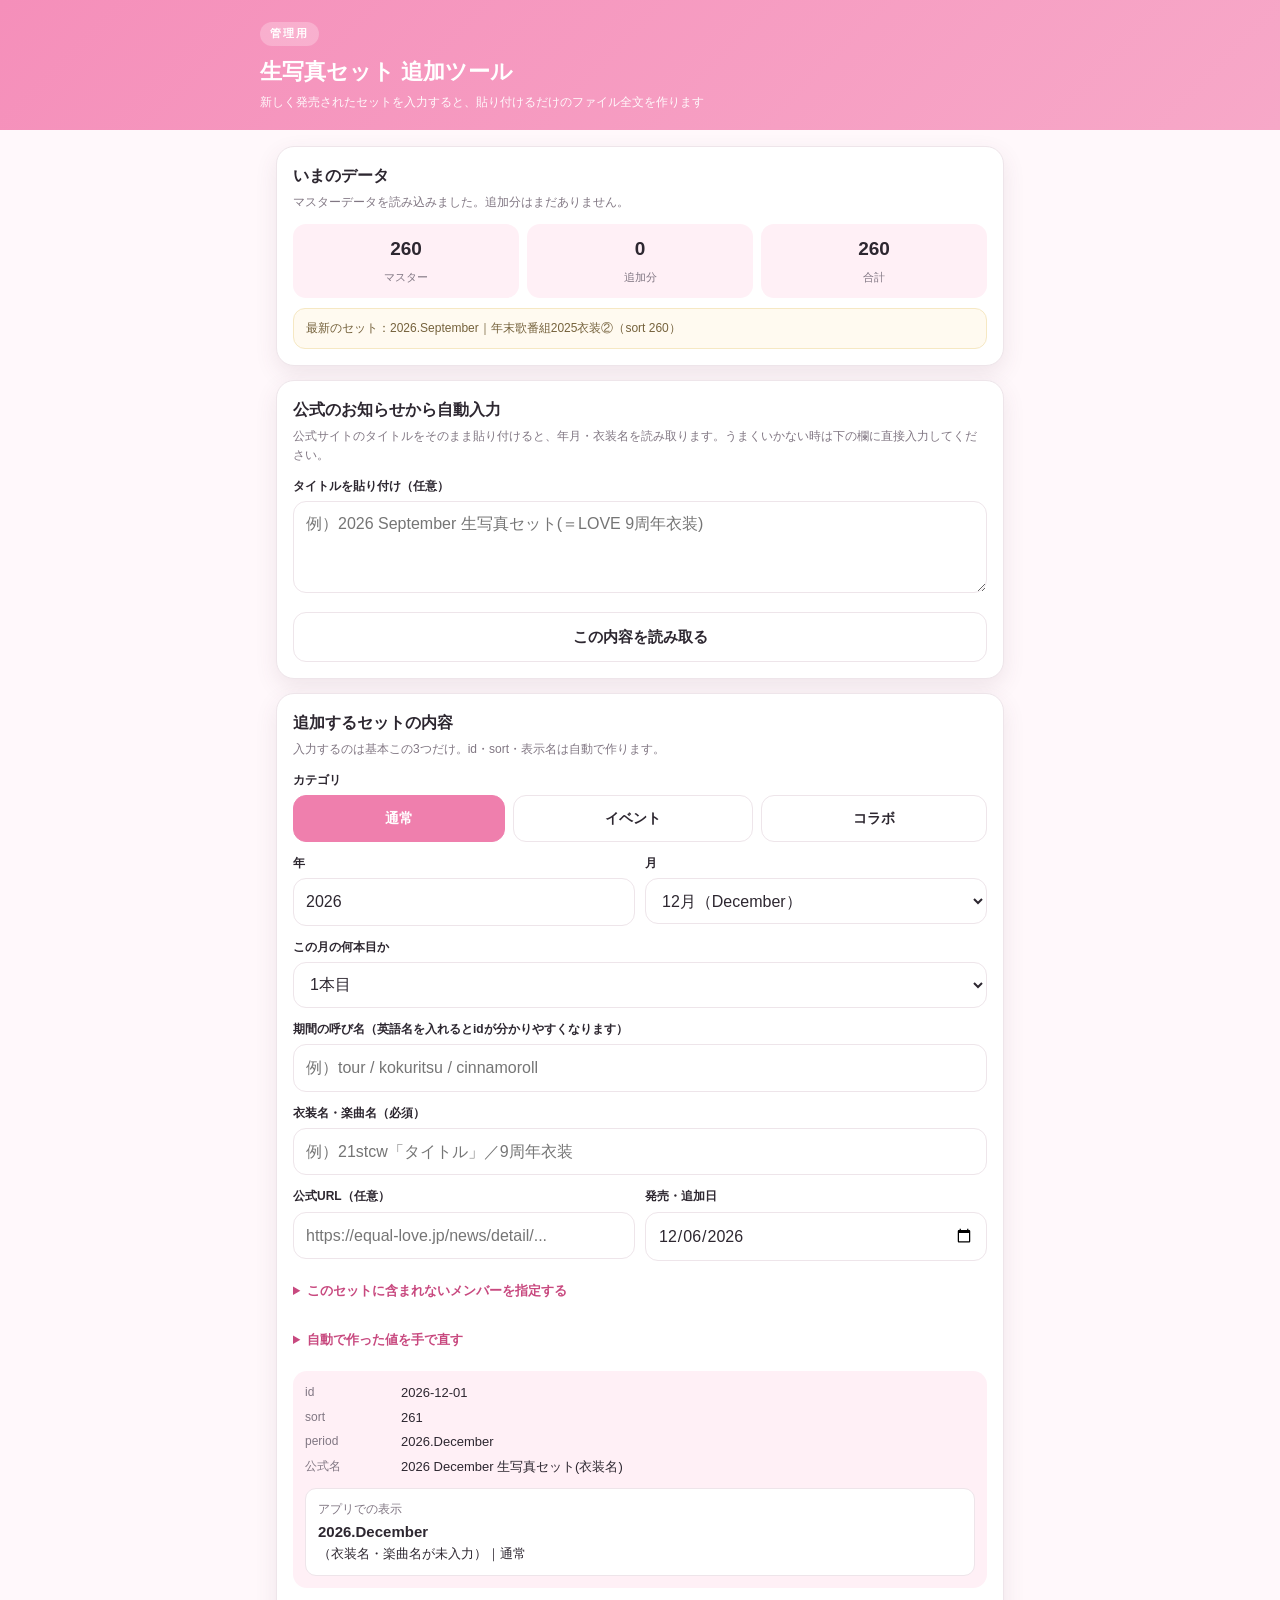
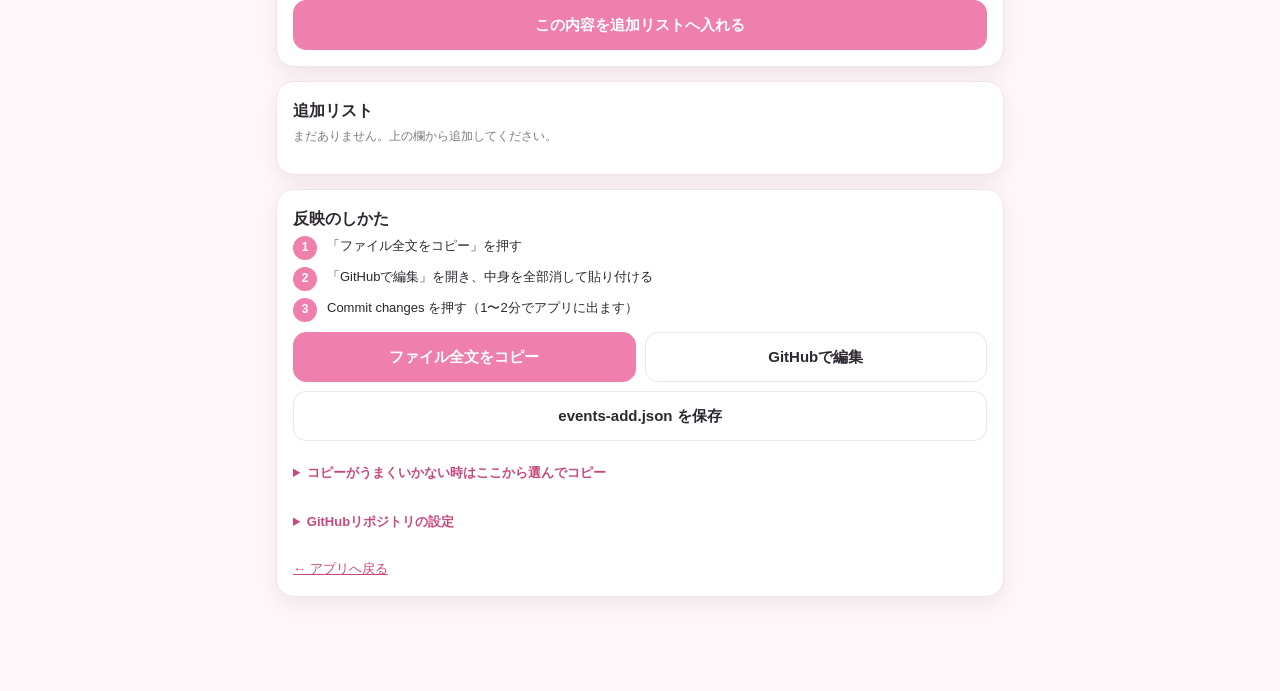
==== tools/add-event.html @ 5e293954 "Add files via upload" ====
<!doctype html>
<html lang="ja">
<head>
<meta charset="utf-8">
<meta http-equiv="Content-Security-Policy" content="default-src 'self'; script-src 'self'; script-src-attr 'none'; style-src 'self' 'unsafe-inline'; img-src 'self' data:; connect-src 'self'; font-src 'self'; object-src 'none'; frame-src 'none'; media-src 'none'; base-uri 'none'; form-action 'none'">
<meta name="referrer" content="no-referrer">
<meta name="robots" content="noindex,nofollow,noarchive">
<meta name="viewport" content="width=device-width, initial-scale=1, viewport-fit=cover">
<meta name="theme-color" content="#ef7fad">
<title>生写真セット 追加ツール（管理用）</title>
<style>
:root{
  --accent:#ef7fad;--accent-deep:#c8497f;--soft:#fff0f6;--page:#fff8fb;
  --text:#2d2730;--muted:#817783;--line:#eee5ea;--ok:#3b8a50;--ng:#c7395b;
  --shadow:0 8px 22px rgba(94,61,79,.10);
}
*{box-sizing:border-box}
body{margin:0;padding:0 0 64px;background:var(--page);color:var(--text);
  font-family:-apple-system,BlinkMacSystemFont,"Segoe UI","Hiragino Sans","Yu Gothic",sans-serif;
  font-size:15px;line-height:1.6}
.wrap{width:min(100%,760px);margin:auto;padding:16px}
header.tool-head{background:linear-gradient(135deg,#f58fba,#f7a8c8);color:#fff;padding:20px 16px 18px}
header.tool-head .inner{width:min(100%,760px);margin:auto}
header.tool-head .tag{display:inline-block;font-size:11px;font-weight:900;letter-spacing:.18em;
  background:rgba(255,255,255,.25);border-radius:999px;padding:3px 10px}
header.tool-head h1{margin:8px 0 4px;font-size:22px}
header.tool-head p{margin:0;font-size:12px;color:rgba(255,255,255,.94)}
.panel{background:#fff;border:1px solid var(--line);border-radius:18px;padding:16px;
  box-shadow:var(--shadow);margin-bottom:14px}
.panel h2{margin:0 0 4px;font-size:16px}
.panel h2+.note{margin:0 0 12px}
.note{color:var(--muted);font-size:12px;margin:0 0 10px}
.status-grid{display:grid;grid-template-columns:repeat(3,1fr);gap:8px;margin:12px 0 0}
.status-grid div{background:var(--soft);border-radius:13px;padding:10px 8px;text-align:center}
.status-grid b{display:block;font-size:19px}
.status-grid span{font-size:11px;color:var(--muted)}
.latest{margin:10px 0 0;padding:10px 12px;border-radius:12px;background:#fffaf0;
  border:1px solid #f6e8c3;color:#75623c;font-size:12px}
label.field,div.field{display:block;margin-bottom:12px}
label.field>span,div.field>span{display:block;font-size:12px;font-weight:800;margin-bottom:5px}
input[type=text],input[type=number],input[type=date],select,textarea{
  width:100%;min-height:46px;font:inherit;font-size:16px;color:var(--text);
  border:1px solid var(--line);border-radius:13px;padding:10px 12px;background:#fff}
textarea{min-height:92px;line-height:1.5;resize:vertical}
textarea.output{font-family:ui-monospace,SFMono-Regular,Menlo,monospace;font-size:13px;min-height:190px}
.row{display:grid;gap:10px}
@media(min-width:520px){.row.two{grid-template-columns:1fr 1fr}.row.three{grid-template-columns:1fr 1fr 1fr}}
.seg{display:flex;gap:8px;flex-wrap:wrap}
.seg label{flex:1 1 auto;min-width:96px}
.seg input{position:absolute;opacity:0;pointer-events:none}
.seg span{display:block;text-align:center;padding:11px 8px;border-radius:13px;
  border:1px solid var(--line);background:#fff;font-weight:800;font-size:14px}
.seg input:checked+span{background:var(--accent);border-color:var(--accent);color:#fff}
.seg input:focus-visible+span{outline:2px solid var(--accent-deep);outline-offset:2px}
button{font:inherit;font-weight:800;border-radius:13px;min-height:48px;padding:12px 14px;
  border:1px solid var(--line);background:#fff;color:var(--text)}
button.primary{background:var(--accent);border-color:var(--accent);color:#fff}
button.wide{width:100%}
button:disabled{opacity:.5}
.button-row{display:grid;gap:9px;margin-top:4px}
@media(min-width:520px){.button-row.two{grid-template-columns:1fr 1fr}}
.preview{background:var(--soft);border-radius:14px;padding:12px;margin:2px 0 12px}
.preview dl{margin:0;display:grid;grid-template-columns:86px 1fr;gap:4px 10px;font-size:13px}
.preview dt{color:var(--muted);font-size:12px}
.preview dd{margin:0;word-break:break-all}
.preview .as-shown{margin:10px 0 0;padding:10px 12px;background:#fff;border-radius:11px;
  border:1px solid var(--line);font-size:13px}
.preview .as-shown b{display:block;font-size:15px}
details.manual{margin-bottom:12px}
details.manual summary{cursor:pointer;font-size:13px;font-weight:800;color:var(--accent-deep);
  padding:8px 0}
.member-check{display:grid;grid-template-columns:repeat(2,minmax(0,1fr));gap:7px;margin-top:8px}
.member-check label{display:flex;align-items:center;gap:7px;padding:9px 10px;border:1px solid var(--line);
  border-radius:12px;font-size:13px;background:#fff}
.member-check input{width:20px;height:20px;flex:none;margin:0}
.msg{margin:10px 0 0;padding:11px 13px;border-radius:12px;font-size:13px;display:none}
.msg.show{display:block}
.msg.ok{background:#effaf2;border:1px solid #a8d9b6;color:var(--ok)}
.msg.ng{background:#fdf0f3;border:1px solid #f0bccb;color:var(--ng)}
ul.entry-list{list-style:none;margin:0;padding:0;display:grid;gap:9px}
ul.entry-list li{border:1px solid var(--line);border-radius:14px;padding:11px 12px;background:#fff}
ul.entry-list .line1{display:flex;align-items:center;gap:7px;flex-wrap:wrap}
ul.entry-list .chip{font-size:10px;font-weight:900;border-radius:999px;padding:3px 8px;
  background:var(--soft);color:var(--accent-deep)}
ul.entry-list .chip.draft{background:#fff4d7;color:#8a6a1d}
ul.entry-list b{font-size:14px}
ul.entry-list small{display:block;color:var(--muted);font-size:11px;margin-top:3px;word-break:break-all}
ul.entry-list button{min-height:38px;padding:7px 12px;font-size:12px;margin-top:9px}
.steps{counter-reset:step;list-style:none;margin:0;padding:0;display:grid;gap:10px}
.steps li{counter-increment:step;position:relative;padding-left:34px;font-size:13px}
.steps li::before{content:counter(step);position:absolute;left:0;top:0;width:24px;height:24px;
  border-radius:50%;background:var(--accent);color:#fff;font-size:12px;font-weight:900;
  display:flex;align-items:center;justify-content:center}
.link-back{display:inline-block;margin-top:6px;color:var(--accent-deep);font-size:13px}
</style>
</head>
<body>
<header class="tool-head">
  <div class="inner">
    <span class="tag">管理用</span>
    <h1>生写真セット 追加ツール</h1>
    <p>新しく発売されたセットを入力すると、貼り付けるだけのファイル全文を作ります</p>
  </div>
</header>

<div class="wrap">
  <section class="panel">
    <h2>いまのデータ</h2>
    <p class="note" id="loadNote">読み込み中…</p>
    <div class="status-grid">
      <div><b id="countMaster">-</b><span>マスター</span></div>
      <div><b id="countAdded">-</b><span>追加分</span></div>
      <div><b id="countTotal">-</b><span>合計</span></div>
    </div>
    <p class="latest" id="latestInfo">最新のセット：読み込み中</p>
  </section>

  <section class="panel">
    <h2>公式のお知らせから自動入力</h2>
    <p class="note">公式サイトのタイトルをそのまま貼り付けると、年月・衣装名を読み取ります。うまくいかない時は下の欄に直接入力してください。</p>
    <label class="field">
      <span>タイトルを貼り付け（任意）</span>
      <textarea id="pasteInput" placeholder="例）2026 September 生写真セット(＝LOVE 9周年衣装)"></textarea>
    </label>
    <button type="button" class="wide" id="parseButton">この内容を読み取る</button>
    <div class="msg" id="parseMessage"></div>
  </section>

  <section class="panel">
    <h2>追加するセットの内容</h2>
    <p class="note">入力するのは基本この3つだけ。id・sort・表示名は自動で作ります。</p>

    <div class="field">
      <span>カテゴリ</span>
      <div class="seg">
        <label><input type="radio" name="category" value="通常" checked><span>通常</span></label>
        <label><input type="radio" name="category" value="イベント"><span>イベント</span></label>
        <label><input type="radio" name="category" value="コラボ"><span>コラボ</span></label>
      </div>
    </div>

    <div class="row two">
      <label class="field">
        <span>年</span>
        <input type="number" id="yearInput" min="2017" max="2099" step="1" inputmode="numeric">
      </label>
      <label class="field" id="monthField">
        <span>月</span>
        <select id="monthInput"></select>
      </label>
    </div>

    <label class="field" id="ordinalField">
      <span>この月の何本目か</span>
      <select id="ordinalInput"></select>
    </label>

    <label class="field" id="labelField" hidden>
      <span>期間の呼び名（英語名を入れるとidが分かりやすくなります）</span>
      <input type="text" id="labelInput" placeholder="例）tour / kokuritsu / cinnamoroll">
    </label>

    <label class="field">
      <span>衣装名・楽曲名（必須）</span>
      <input type="text" id="workInput" placeholder="例）21stcw「タイトル」／9周年衣装">
    </label>

    <div class="row two">
      <label class="field">
        <span>公式URL（任意）</span>
        <input type="text" id="urlInput" inputmode="url" placeholder="https://equal-love.jp/news/detail/...">
      </label>
      <label class="field">
        <span>発売・追加日</span>
        <input type="date" id="dateInput">
      </label>
    </div>

    <details class="manual">
      <summary>このセットに含まれないメンバーを指定する</summary>
      <p class="note">チェックしたメンバーは、このセットの一覧・未所持・コンプ率から外れます。全員入っている時は何も触らなくて大丈夫です。</p>
      <div class="member-check" id="memberCheckList"></div>
    </details>

    <details class="manual">
      <summary>自動で作った値を手で直す</summary>
      <div class="row two">
        <label class="field">
          <span>id（保存データの目印・あとで変更できません）</span>
          <input type="text" id="idInput">
        </label>
        <label class="field">
          <span>sort（並び順）</span>
          <input type="number" id="sortInput" step="1" inputmode="numeric">
        </label>
      </div>
      <label class="field">
        <span>period（一覧に出る表記）</span>
        <input type="text" id="periodInput">
      </label>
      <label class="field">
        <span>officialName（公式の名称）</span>
        <input type="text" id="officialNameInput">
      </label>
    </details>

    <div class="preview">
      <dl>
        <dt>id</dt><dd id="pvId">-</dd>
        <dt>sort</dt><dd id="pvSort">-</dd>
        <dt>period</dt><dd id="pvPeriod">-</dd>
        <dt>公式名</dt><dd id="pvOfficial">-</dd>
      </dl>
      <div class="as-shown">
        <span class="note" style="margin:0">アプリでの表示</span>
        <b id="pvShownPeriod">-</b>
        <span id="pvShownWork">-</span>
      </div>
    </div>

    <button type="button" class="primary wide" id="addButton">この内容を追加リストへ入れる</button>
    <div class="msg" id="addMessage"></div>
  </section>

  <section class="panel">
    <h2>追加リスト</h2>
    <p class="note" id="entryNote">まだありません。</p>
    <ul class="entry-list" id="entryList"></ul>
  </section>

  <section class="panel">
    <h2>反映のしかた</h2>
    <ol class="steps">
      <li>「ファイル全文をコピー」を押す</li>
      <li>「GitHubで編集」を開き、中身を全部消して貼り付ける</li>
      <li>Commit changes を押す（1〜2分でアプリに出ます）</li>
    </ol>
    <div class="button-row two" style="margin-top:14px">
      <button type="button" class="primary" id="copyButton">ファイル全文をコピー</button>
      <button type="button" id="githubButton">GitHubで編集</button>
    </div>
    <div class="button-row" style="margin-top:9px">
      <button type="button" id="downloadButton">events-add.json を保存</button>
    </div>
    <div class="msg" id="outputMessage"></div>
    <details class="manual" style="margin-top:14px">
      <summary>コピーがうまくいかない時はここから選んでコピー</summary>
      <textarea class="output" id="outputText" readonly></textarea>
    </details>
    <details class="manual">
      <summary>GitHubリポジトリの設定</summary>
      <div class="row two">
        <label class="field">
          <span>owner/repo</span>
          <input type="text" id="repoInput" placeholder="photomanager-0429/photomanager-0429.github.io">
        </label>
        <label class="field">
          <span>ブランチ</span>
          <input type="text" id="branchInput" placeholder="main">
        </label>
      </div>
      <button type="button" class="wide" id="saveRepoButton">この設定を覚える</button>
    </details>
    <a class="link-back" href="../">← アプリへ戻る</a>
  </section>
</div>

<script src="./add-event.js"></script>
</body>
</html>
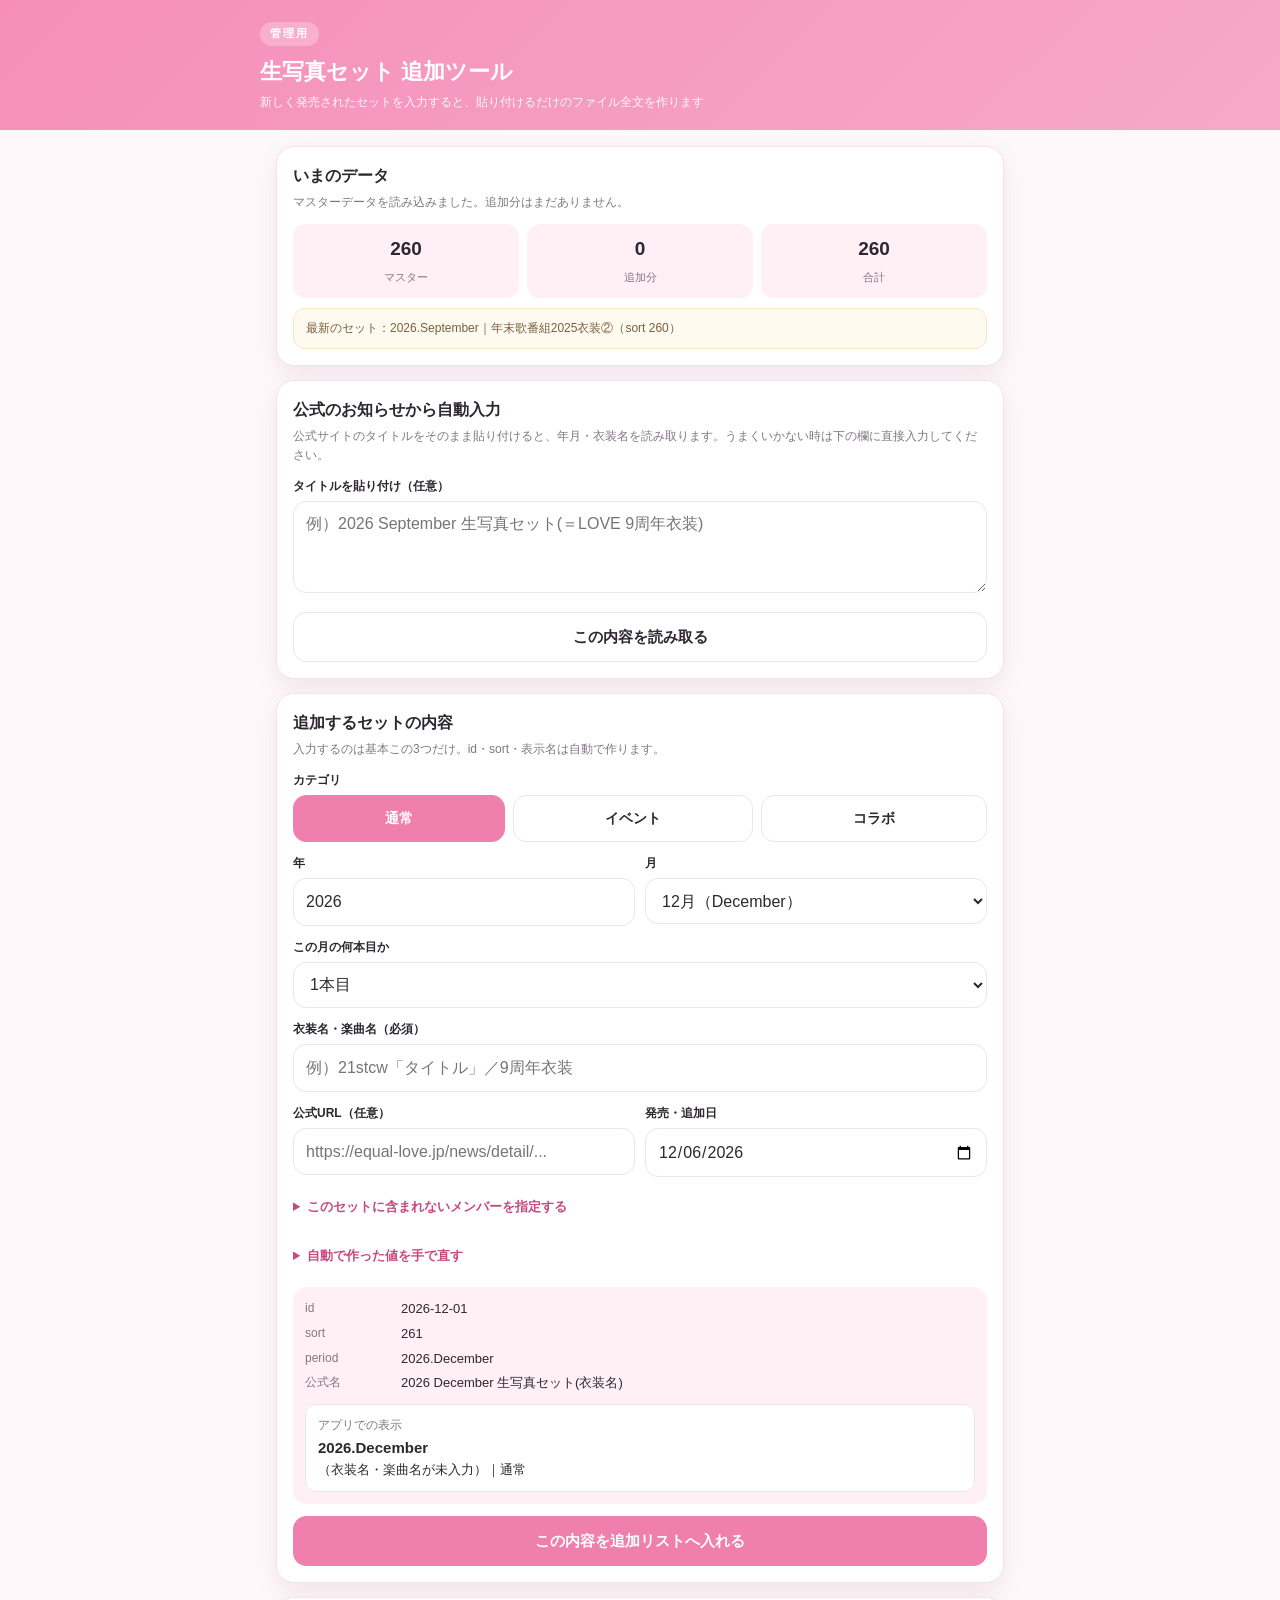
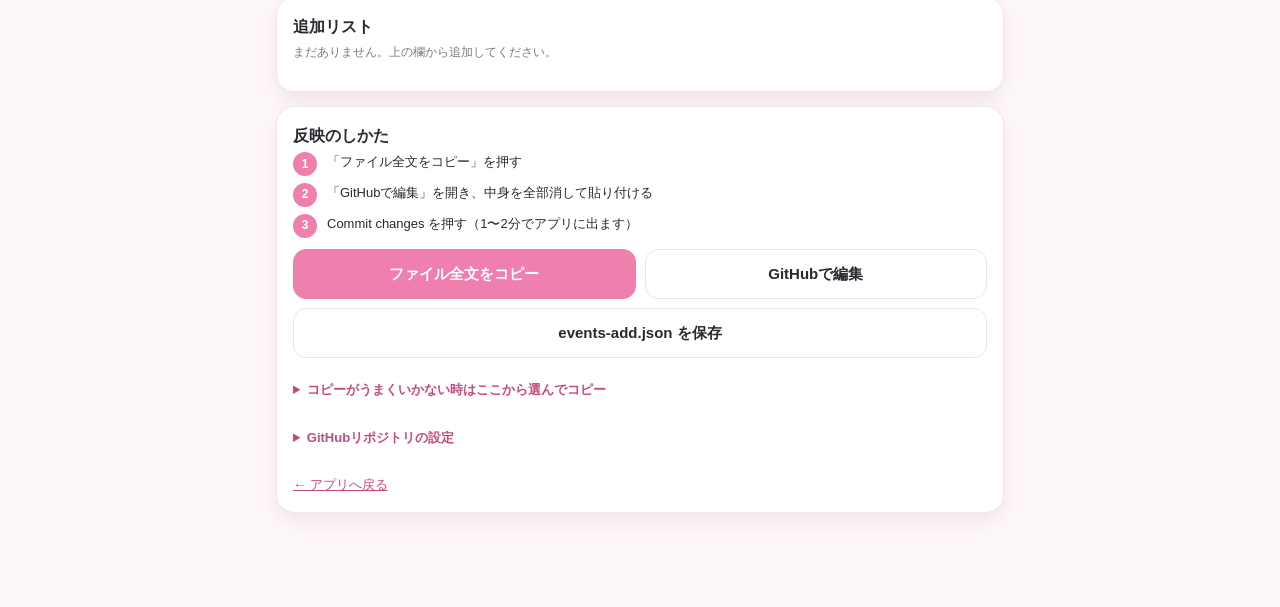
==== commit 009a2248: "Add files via upload" ====
--- a/tools/add-event.html
+++ b/tools/add-event.html
@@ -15,6 +15,7 @@
   --shadow:0 8px 22px rgba(94,61,79,.10);
 }
 *{box-sizing:border-box}
+[hidden]{display:none!important}
 body{margin:0;padding:0 0 64px;background:var(--page);color:var(--text);
   font-family:-apple-system,BlinkMacSystemFont,"Segoe UI","Hiragino Sans","Yu Gothic",sans-serif;
   font-size:15px;line-height:1.6}
@@ -104,6 +105,7 @@
 </header>
 
 <div class="wrap">
+  <p class="msg show ng" id="jsStatus">ツールのプログラムがまだ動いていません。数秒たってもこの表示が消えない時は、Safariでこのページを開き直してください（「ファイル」アプリのプレビューでは動きません）。</p>
   <section class="panel">
     <h2>いまのデータ</h2>
     <p class="note" id="loadNote">読み込み中…</p>
@@ -140,25 +142,47 @@
     </div>
 
     <div class="row two">
-      <label class="field">
-        <span>年</span>
+      <div class="field">
+        <span><label for="yearInput">年</label></span>
         <input type="number" id="yearInput" min="2017" max="2099" step="1" inputmode="numeric">
-      </label>
-      <label class="field" id="monthField">
-        <span>月</span>
-        <select id="monthInput"></select>
-      </label>
-    </div>
-
-    <label class="field" id="ordinalField">
-      <span>この月の何本目か</span>
-      <select id="ordinalInput"></select>
-    </label>
-
-    <label class="field" id="labelField" hidden>
-      <span>期間の呼び名（英語名を入れるとidが分かりやすくなります）</span>
+      </div>
+      <div class="field" id="monthField">
+        <span><label for="monthInput">月</label></span>
+        <select id="monthInput">
+          <option value="1">1月（January）</option>
+          <option value="2">2月（February）</option>
+          <option value="3">3月（March）</option>
+          <option value="4">4月（April）</option>
+          <option value="5">5月（May）</option>
+          <option value="6">6月（June）</option>
+          <option value="7">7月（July）</option>
+          <option value="8">8月（August）</option>
+          <option value="9">9月（September）</option>
+          <option value="10">10月（October）</option>
+          <option value="11">11月（November）</option>
+          <option value="12">12月（December）</option>
+        </select>
+      </div>
+    </div>
+
+    <div class="field" id="ordinalField">
+      <span><label for="ordinalInput">この月の何本目か</label></span>
+      <select id="ordinalInput">
+        <option value="1">1本目</option>
+        <option value="2">2本目（Ⅱ）</option>
+        <option value="3">3本目（Ⅲ）</option>
+        <option value="4">4本目（Ⅳ）</option>
+        <option value="5">5本目（Ⅴ）</option>
+        <option value="6">6本目（Ⅵ）</option>
+        <option value="7">7本目（Ⅶ）</option>
+        <option value="8">8本目（Ⅷ）</option>
+      </select>
+    </div>
+
+    <div class="field" id="labelField" hidden>
+      <span><label for="labelInput">期間の呼び名（英語名を入れるとidが分かりやすくなります）</label></span>
       <input type="text" id="labelInput" placeholder="例）tour / kokuritsu / cinnamoroll">
-    </label>
+    </div>
 
     <label class="field">
       <span>衣装名・楽曲名（必須）</span>
@@ -265,6 +289,6 @@
   </section>
 </div>
 
-<script src="./add-event.js"></script>
+<script src="./add-event.js?v=2"></script>
 </body>
 </html>
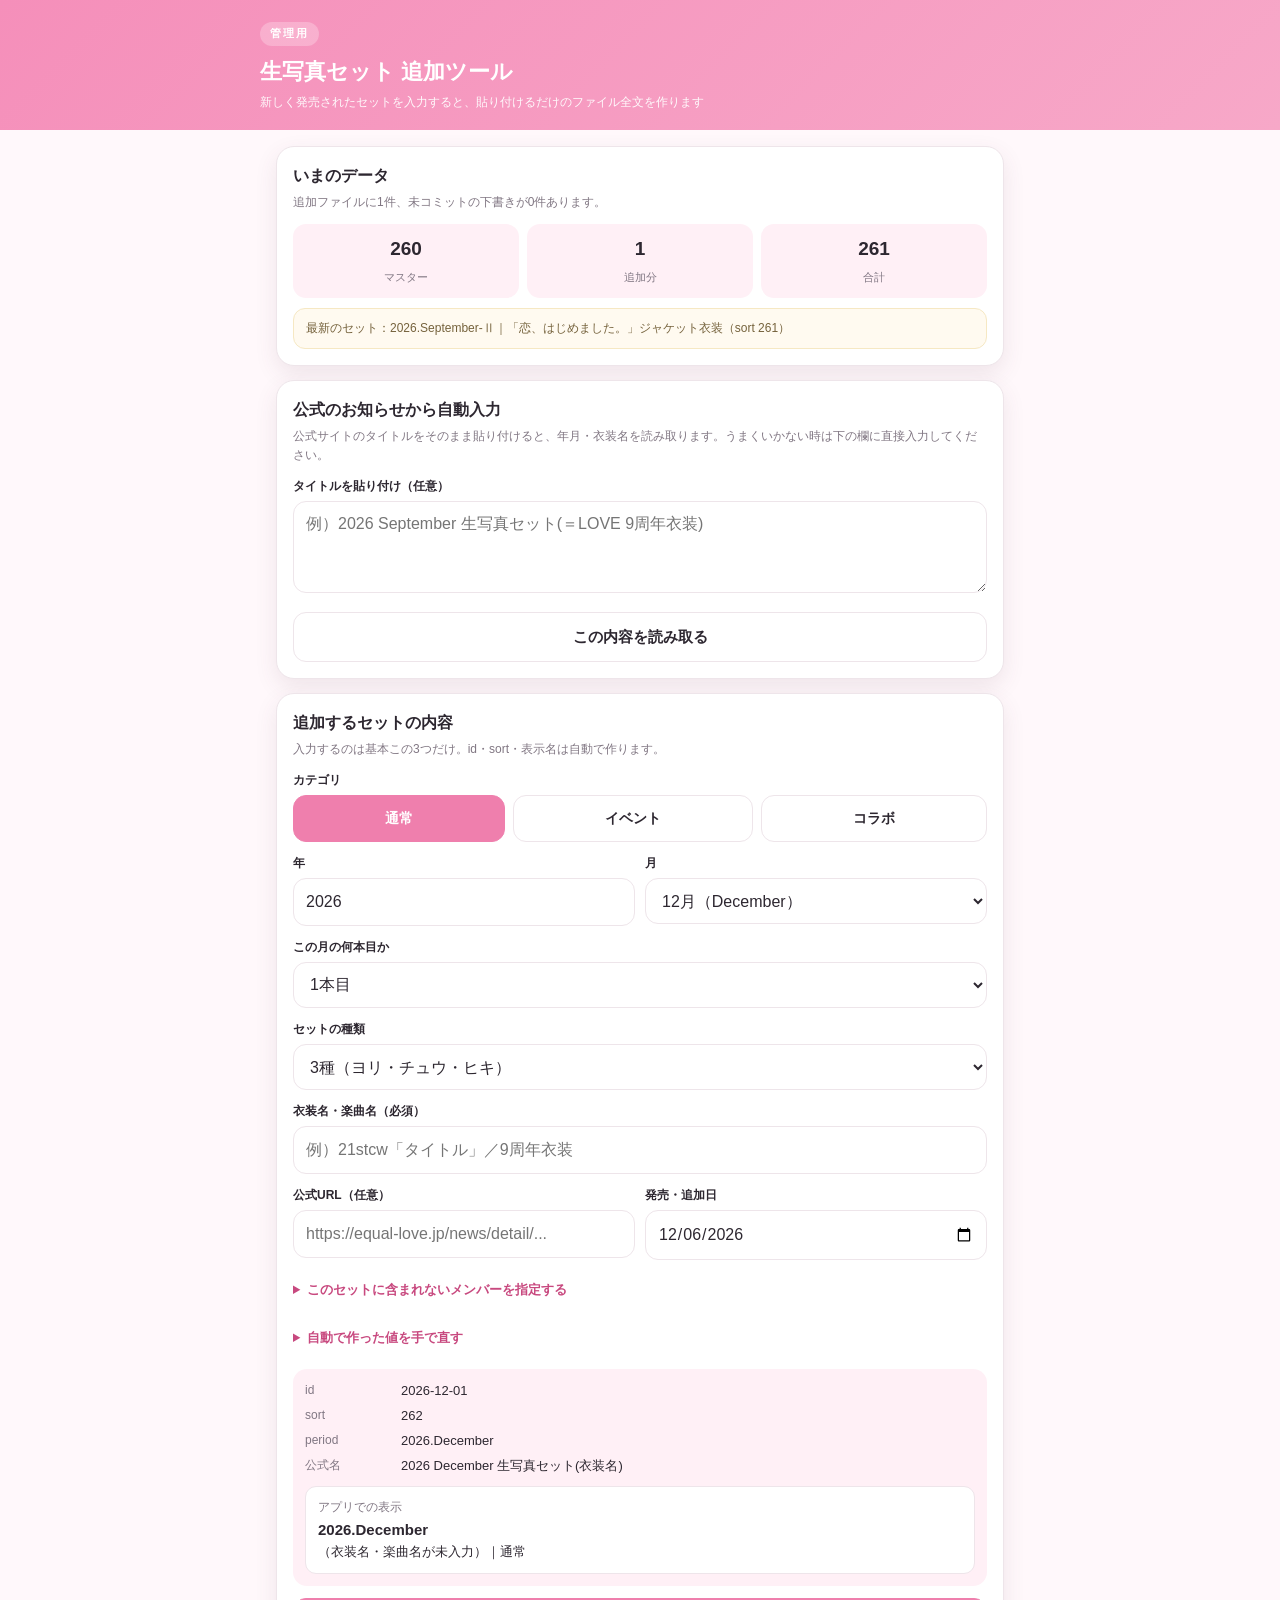
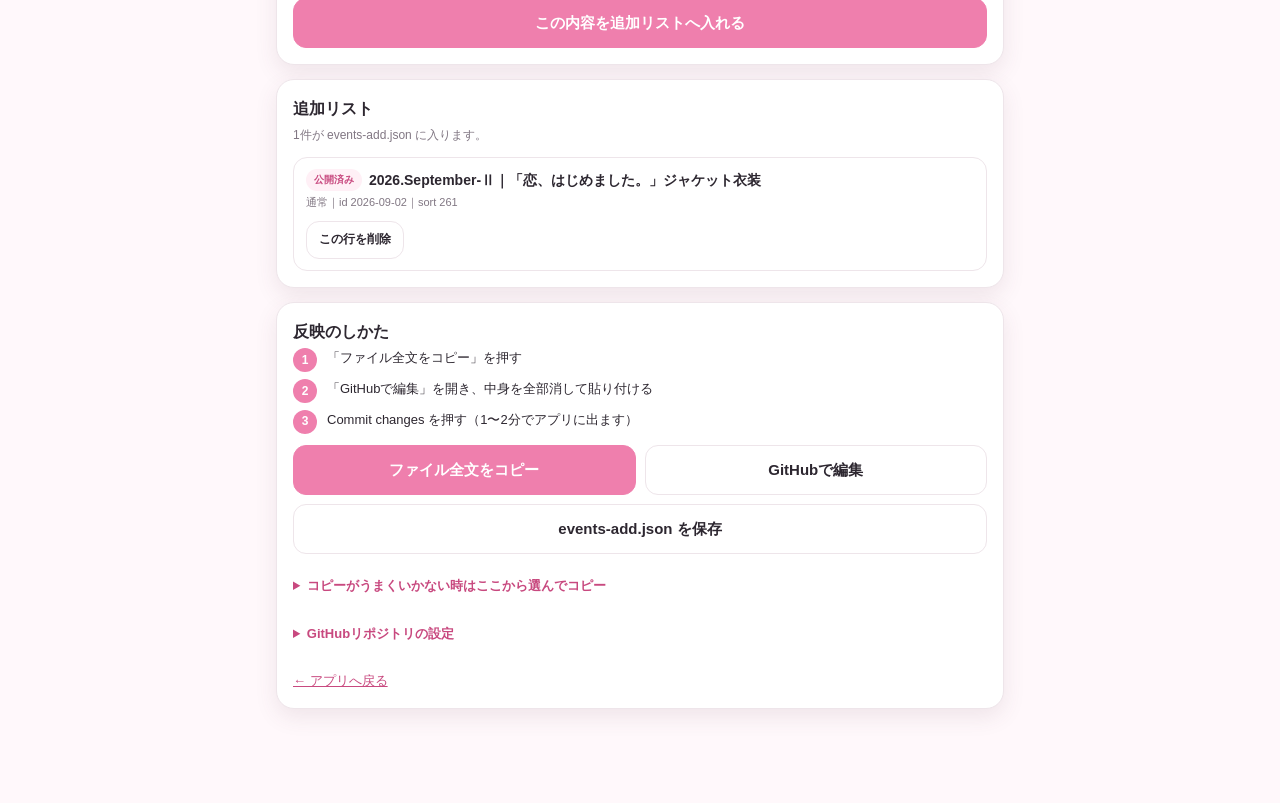
==== commit 686a24fa: "Add files via upload" ====
--- a/tools/add-event.html
+++ b/tools/add-event.html
@@ -184,6 +184,14 @@
       <input type="text" id="labelInput" placeholder="例）tour / kokuritsu / cinnamoroll">
     </div>
 
+    <div class="field">
+      <span><label for="setTypeInput">セットの種類</label></span>
+      <select id="setTypeInput">
+        <option value="3">3種（ヨリ・チュウ・ヒキ）</option>
+        <option value="5">5種（ヨリ1・ヨリ2・ヨリ3・チュウ・ヒキ）</option>
+      </select>
+    </div>
+
     <label class="field">
       <span>衣装名・楽曲名（必須）</span>
       <input type="text" id="workInput" placeholder="例）21stcw「タイトル」／9周年衣装">
@@ -289,6 +297,6 @@
   </section>
 </div>
 
-<script src="./add-event.js?v=2"></script>
+<script src="./add-event.js?v=3"></script>
 </body>
 </html>
